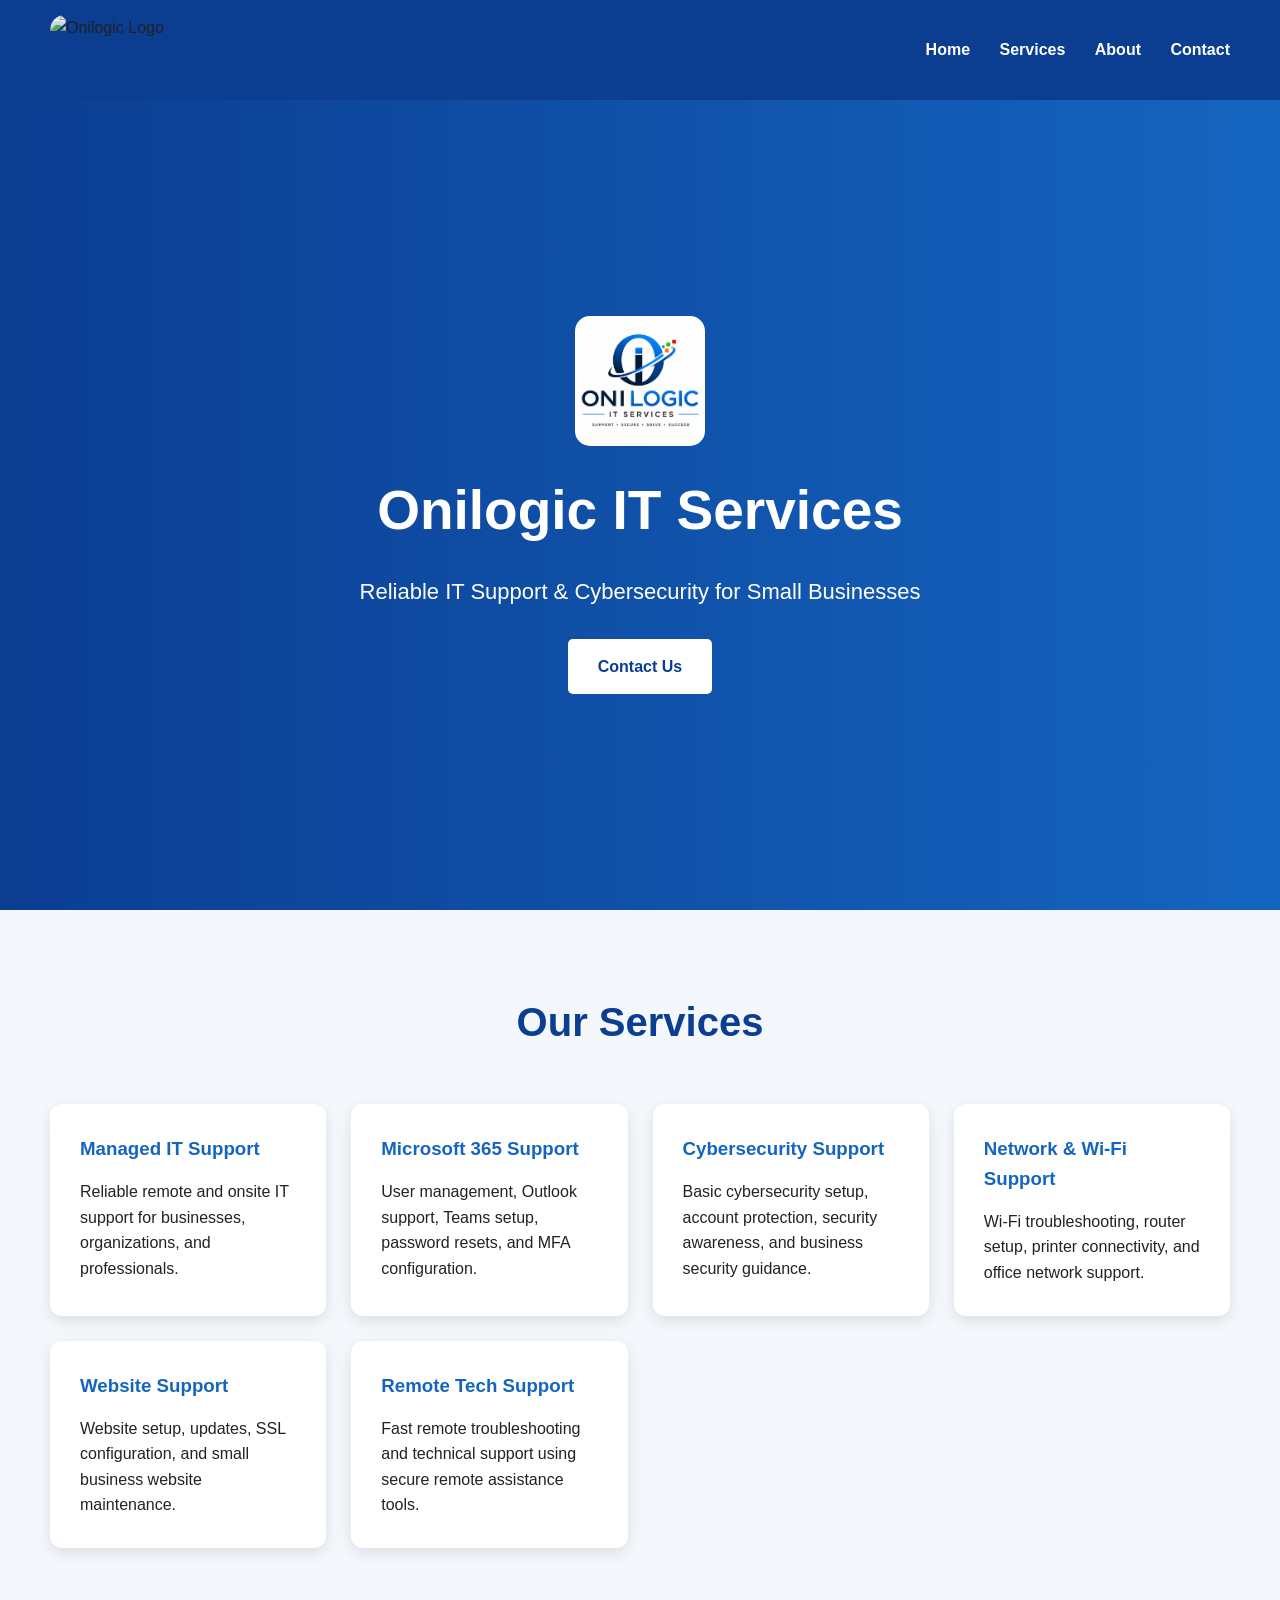
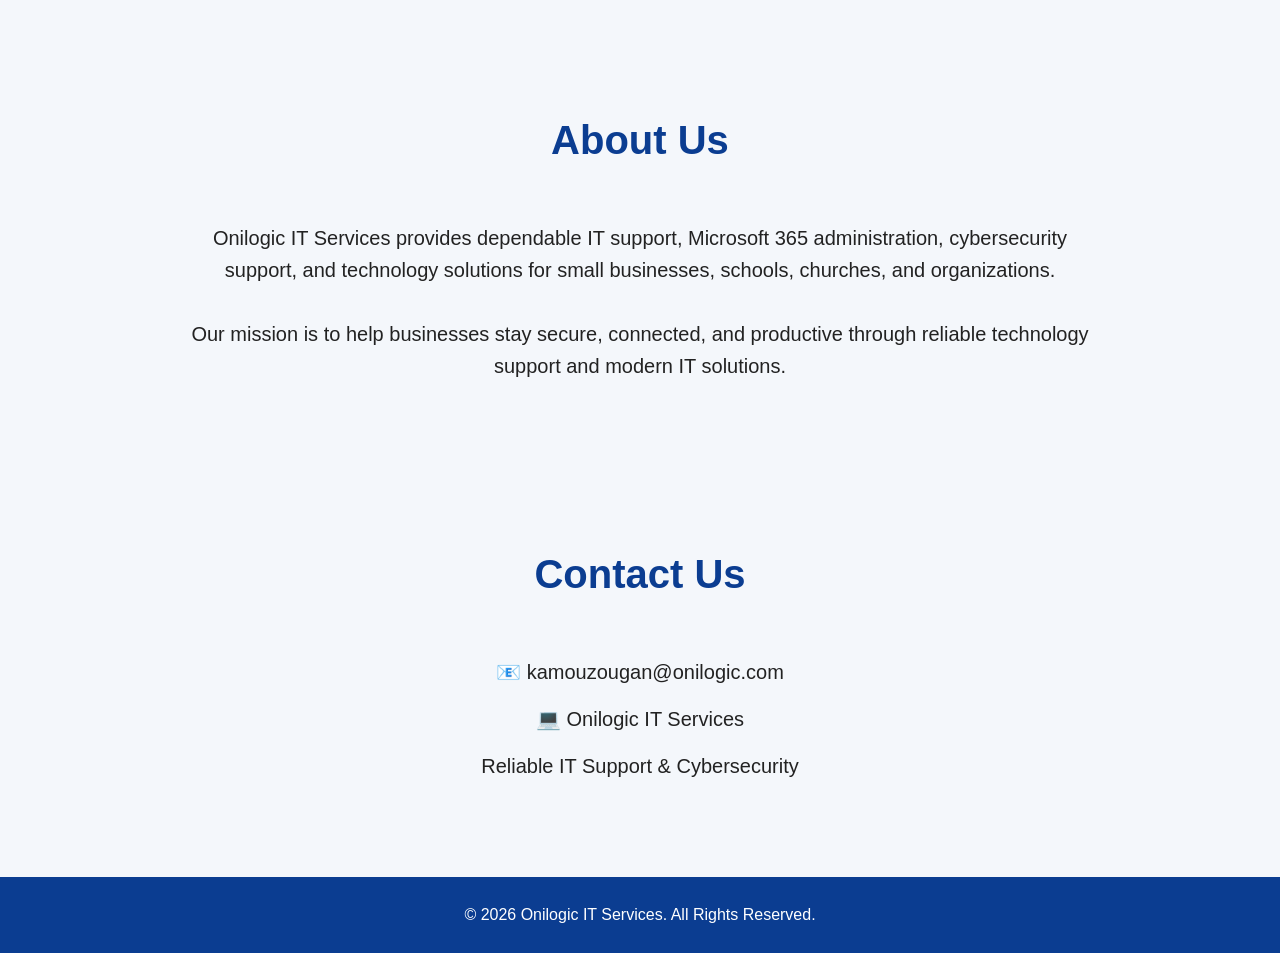
==== index.html @ 79e15f4e "Replace external logo with local image" ====
<!DOCTYPE html>
<html lang="en">
<head>
  <meta charset="UTF-8" />
  <meta name="viewport" content="width=device-width, initial-scale=1.0"/>

  <title>Onilogic IT Services</title>
  <link rel="stylesheet" href="style.css">

  

 
</head>

<body>

  <!-- HEADER -->

  <header>

    <img src="https://codehs.com/uploads/044b32b7903ad35adfa31ae4fba84f0d" alt="Onilogic Logo" class="logo">

    <nav>
      <a href="#home">Home</a>
      <a href="#services">Services</a>
      <a href="#about">About</a>
      <a href="#contact">Contact</a>
    </nav>

  </header>

  <!-- HERO SECTION -->

  <section class="hero" id="home">

    <img src="logo.png" alt="Onilogic Logo" class="hero-logo">

    <h1>Onilogic IT Services</h1>

    <p>
      Reliable IT Support & Cybersecurity for Small Businesses
    </p>

    <a href="#contact" class="btn">Contact Us</a>

  </section>

  <!-- SERVICES -->

  <section id="services">

    <h2 class="section-title">Our Services</h2>

    <div class="services-container">

      <div class="service-card">
        <h3>Managed IT Support</h3>

        <p>
          Reliable remote and onsite IT support for businesses,
          organizations, and professionals.
        </p>
      </div>

      <div class="service-card">
        <h3>Microsoft 365 Support</h3>

        <p>
          User management, Outlook support, Teams setup,
          password resets, and MFA configuration.
        </p>
      </div>

      <div class="service-card">
        <h3>Cybersecurity Support</h3>

        <p>
          Basic cybersecurity setup, account protection,
          security awareness, and business security guidance.
        </p>
      </div>

      <div class="service-card">
        <h3>Network & Wi-Fi Support</h3>

        <p>
          Wi-Fi troubleshooting, router setup,
          printer connectivity, and office network support.
        </p>
      </div>

      <div class="service-card">
        <h3>Website Support</h3>

        <p>
          Website setup, updates, SSL configuration,
          and small business website maintenance.
        </p>
      </div>

      <div class="service-card">
        <h3>Remote Tech Support</h3>

        <p>
          Fast remote troubleshooting and technical support
          using secure remote assistance tools.
        </p>
      </div>

    </div>

  </section>

  <!-- ABOUT -->

  <section id="about">

    <h2 class="section-title">About Us</h2>

    <div class="about">

      <p>
        Onilogic IT Services provides dependable IT support,
        Microsoft 365 administration, cybersecurity support,
        and technology solutions for small businesses,
        schools, churches, and organizations.
      </p>

      <br>

      <p>
        Our mission is to help businesses stay secure,
        connected, and productive through reliable
        technology support and modern IT solutions.
      </p>

    </div>

  </section>

  <!-- CONTACT -->

  <section id="contact">

    <h2 class="section-title">Contact Us</h2>

    <div class="contact">

      <p>
        📧 kamouzougan@onilogic.com
      </p>

      <p>
        💻 Onilogic IT Services
      </p>

      <p>
        Reliable IT Support & Cybersecurity
      </p>

    </div>

  </section>

  <!-- FOOTER -->

  <footer>

    <p>
      © 2026 Onilogic IT Services. All Rights Reserved.
    </p>

  </footer>

</body>
</html>
---- style.css ----
*{
      margin:0;
      padding:0;
      box-sizing:border-box;
      font-family: Arial, sans-serif;
    }

    body{
      background:#f4f7fb;
      color:#222;
      line-height:1.6;
    }

    /* HEADER */

    header{
      background:#0b3d91;
      padding:15px 50px;
      display:flex;
      justify-content:space-between;
      align-items:center;
      position:sticky;
      top:0;
      z-index:1000;
    }

    .logo{
      height:70px;
      border-radius:15px;
    }

    nav a{
      color:white;
      text-decoration:none;
      margin-left:25px;
      font-weight:bold;
      transition:0.3s;
    }

    nav a:hover{
      color:#ffd54f;
    }

    /* HERO SECTION */

    .hero{
      background:linear-gradient(to right,#0b3d91,#1565c0);
      color:white;
      height:90vh;

      display:flex;
      flex-direction:column;
      justify-content:center;
      align-items:center;

      text-align:center;
      padding:20px;
    }

    .hero-logo{
      width:130px;
      margin-bottom:20px;
      border-radius:15px;
    }

    .hero h1{
      font-size:55px;
      margin-bottom:20px;
    }

    .hero p{
      font-size:22px;
      max-width:750px;
      margin-bottom:30px;
    }

    .btn{
      background:white;
      color:#0b3d91;
      text-decoration:none;
      padding:15px 30px;
      border-radius:5px;
      font-weight:bold;
      transition:0.3s;
    }

    .btn:hover{
      background:#ffd54f;
      color:#000;
    }

    /* GENERAL SECTIONS */

    section{
      padding:80px 50px;
    }

    .section-title{
      text-align:center;
      font-size:40px;
      color:#0b3d91;
      margin-bottom:50px;
    }

    /* SERVICES */

    .services-container{
      display:grid;
      grid-template-columns:repeat(auto-fit,minmax(250px,1fr));
      gap:25px;
    }

    .service-card{
      background:white;
      padding:30px;
      border-radius:12px;
      box-shadow:0 5px 15px rgba(0,0,0,0.1);
      transition:0.3s;
    }

    .service-card:hover{
      transform:translateY(-5px);
    }

    .service-card h3{
      color:#1565c0;
      margin-bottom:15px;
    }

    /* ABOUT */

    .about{
      max-width:900px;
      margin:auto;
      text-align:center;
      font-size:20px;
    }

    /* CONTACT */

    .contact{
      text-align:center;
    }

    .contact p{
      margin:15px 0;
      font-size:20px;
    }

    /* FOOTER */

    footer{
      background:#0b3d91;
      color:white;
      text-align:center;
      padding:25px;
    }

    /* MOBILE */

    @media(max-width:768px){

      header{
        flex-direction:column;
      }

      nav{
        margin-top:15px;
      }

      .hero h1{
        font-size:38px;
      }

      .hero p{
        font-size:18px;
      }

      section{
        padding:60px 25px;
      }

    }
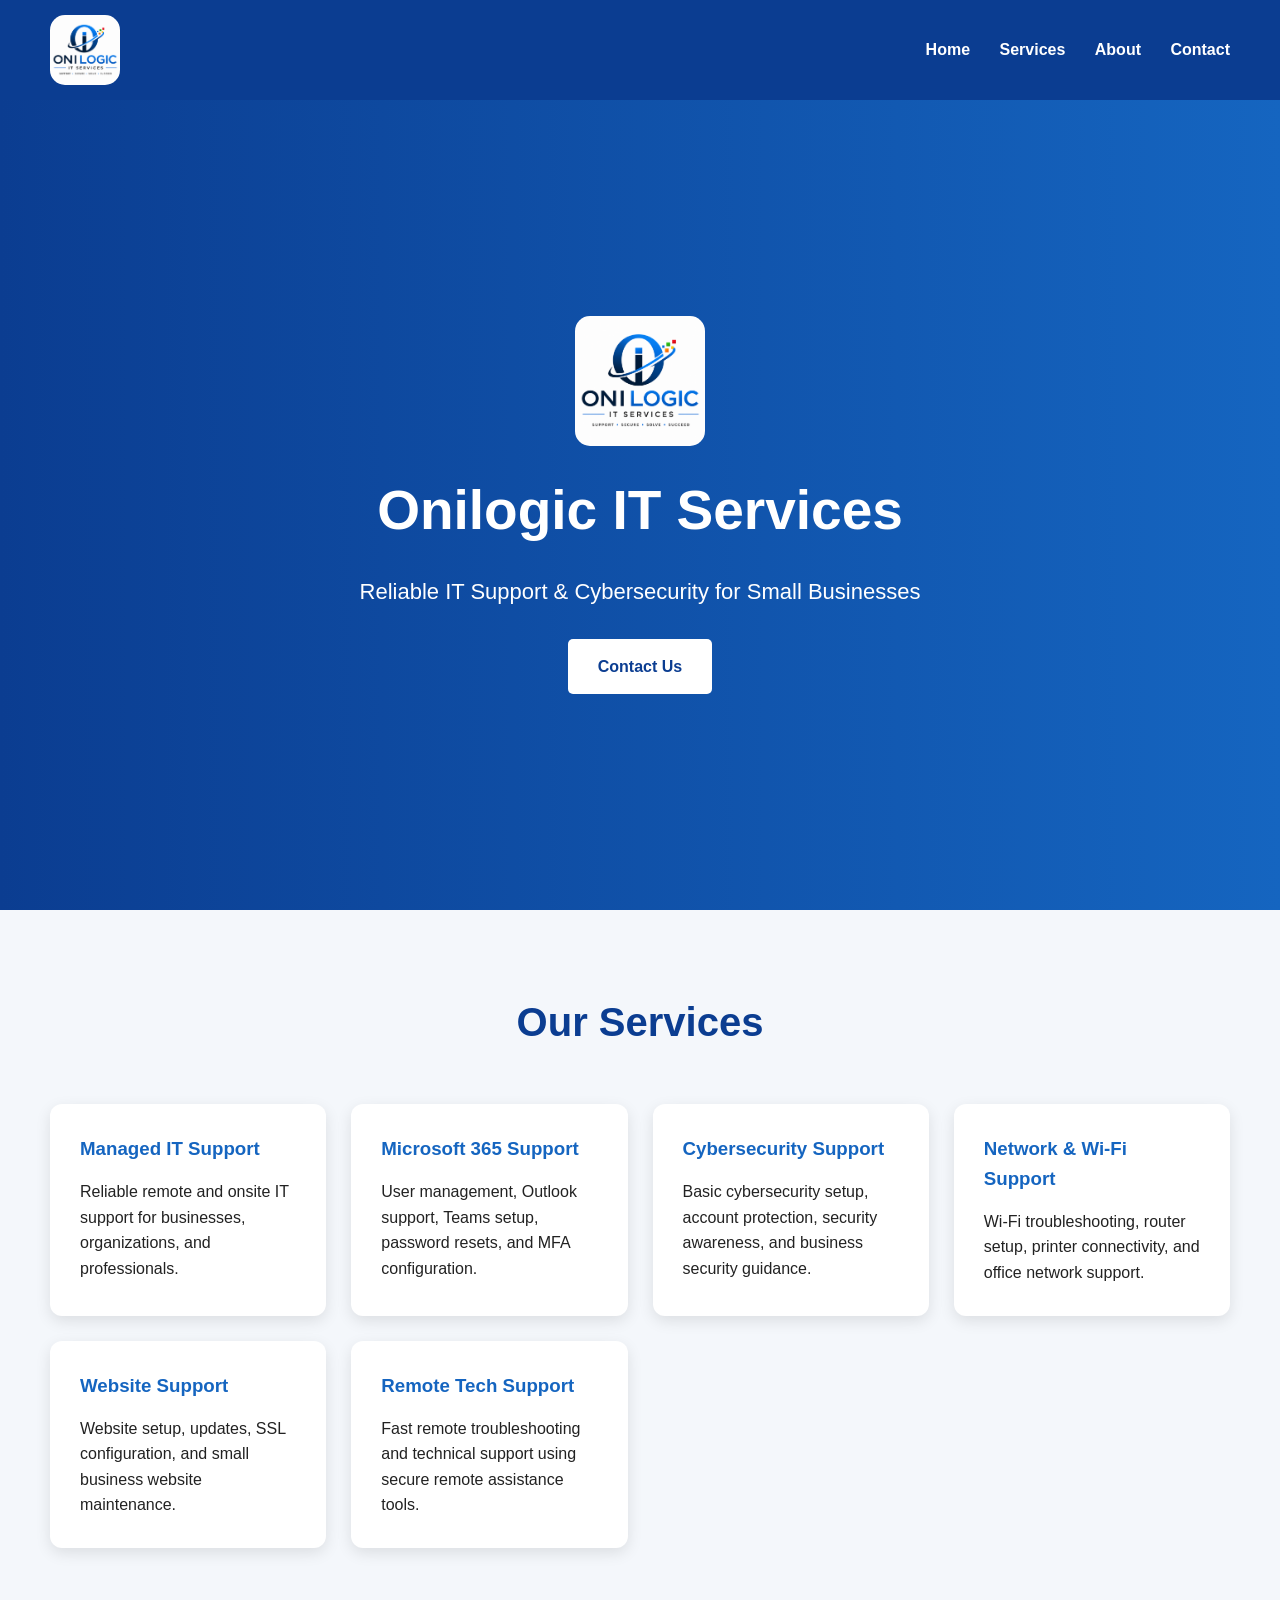
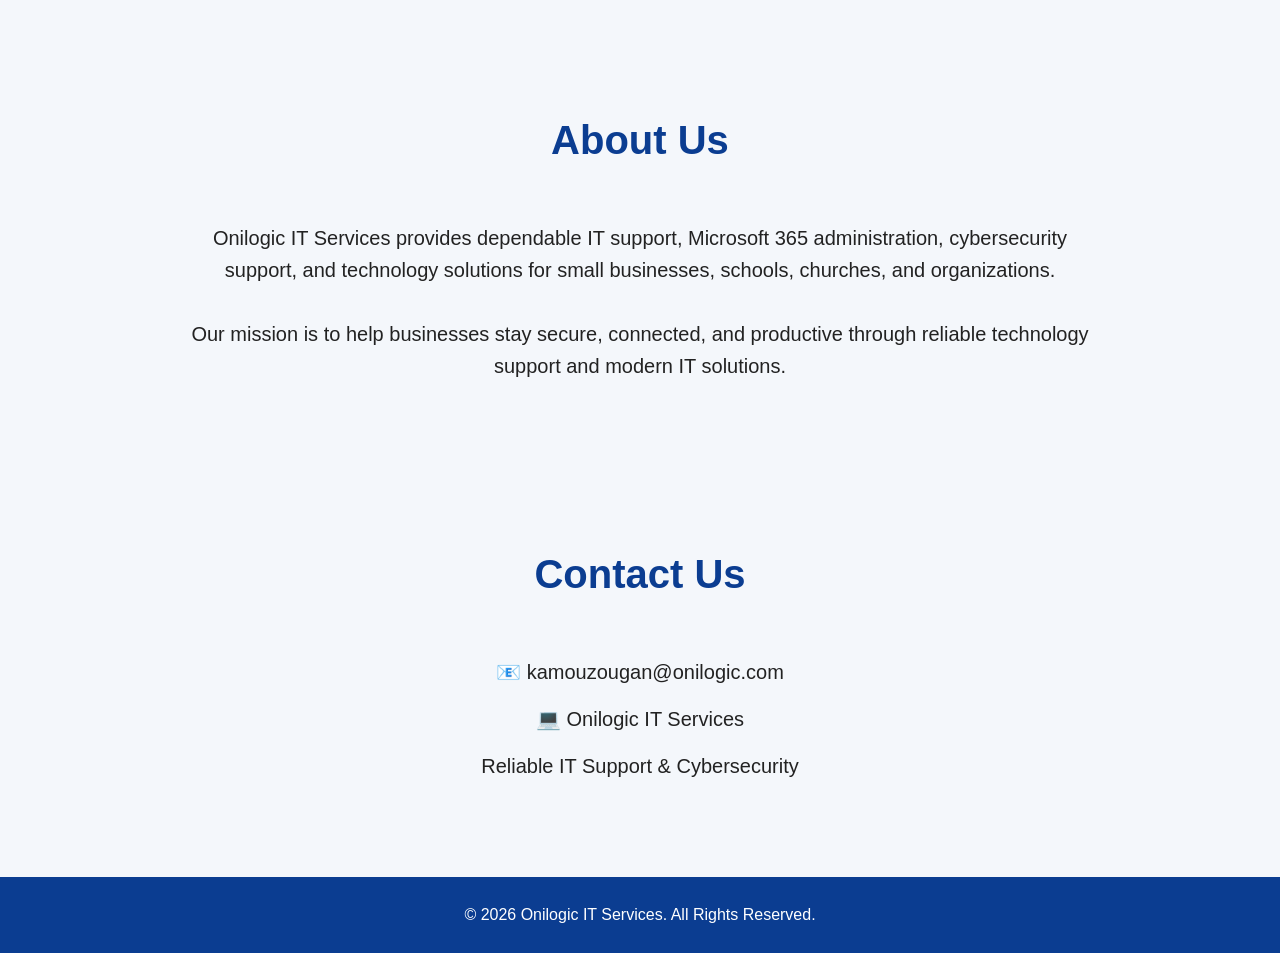
==== commit 6142b648: "Replace logo image source with local file" ====
--- a/index.html
+++ b/index.html
@@ -18,7 +18,7 @@
 
   <header>
 
-    <img src="https://codehs.com/uploads/044b32b7903ad35adfa31ae4fba84f0d" alt="Onilogic Logo" class="logo">
+    <img src="logo.png" alt="Onilogic Logo" class="logo">
 
     <nav>
       <a href="#home">Home</a>
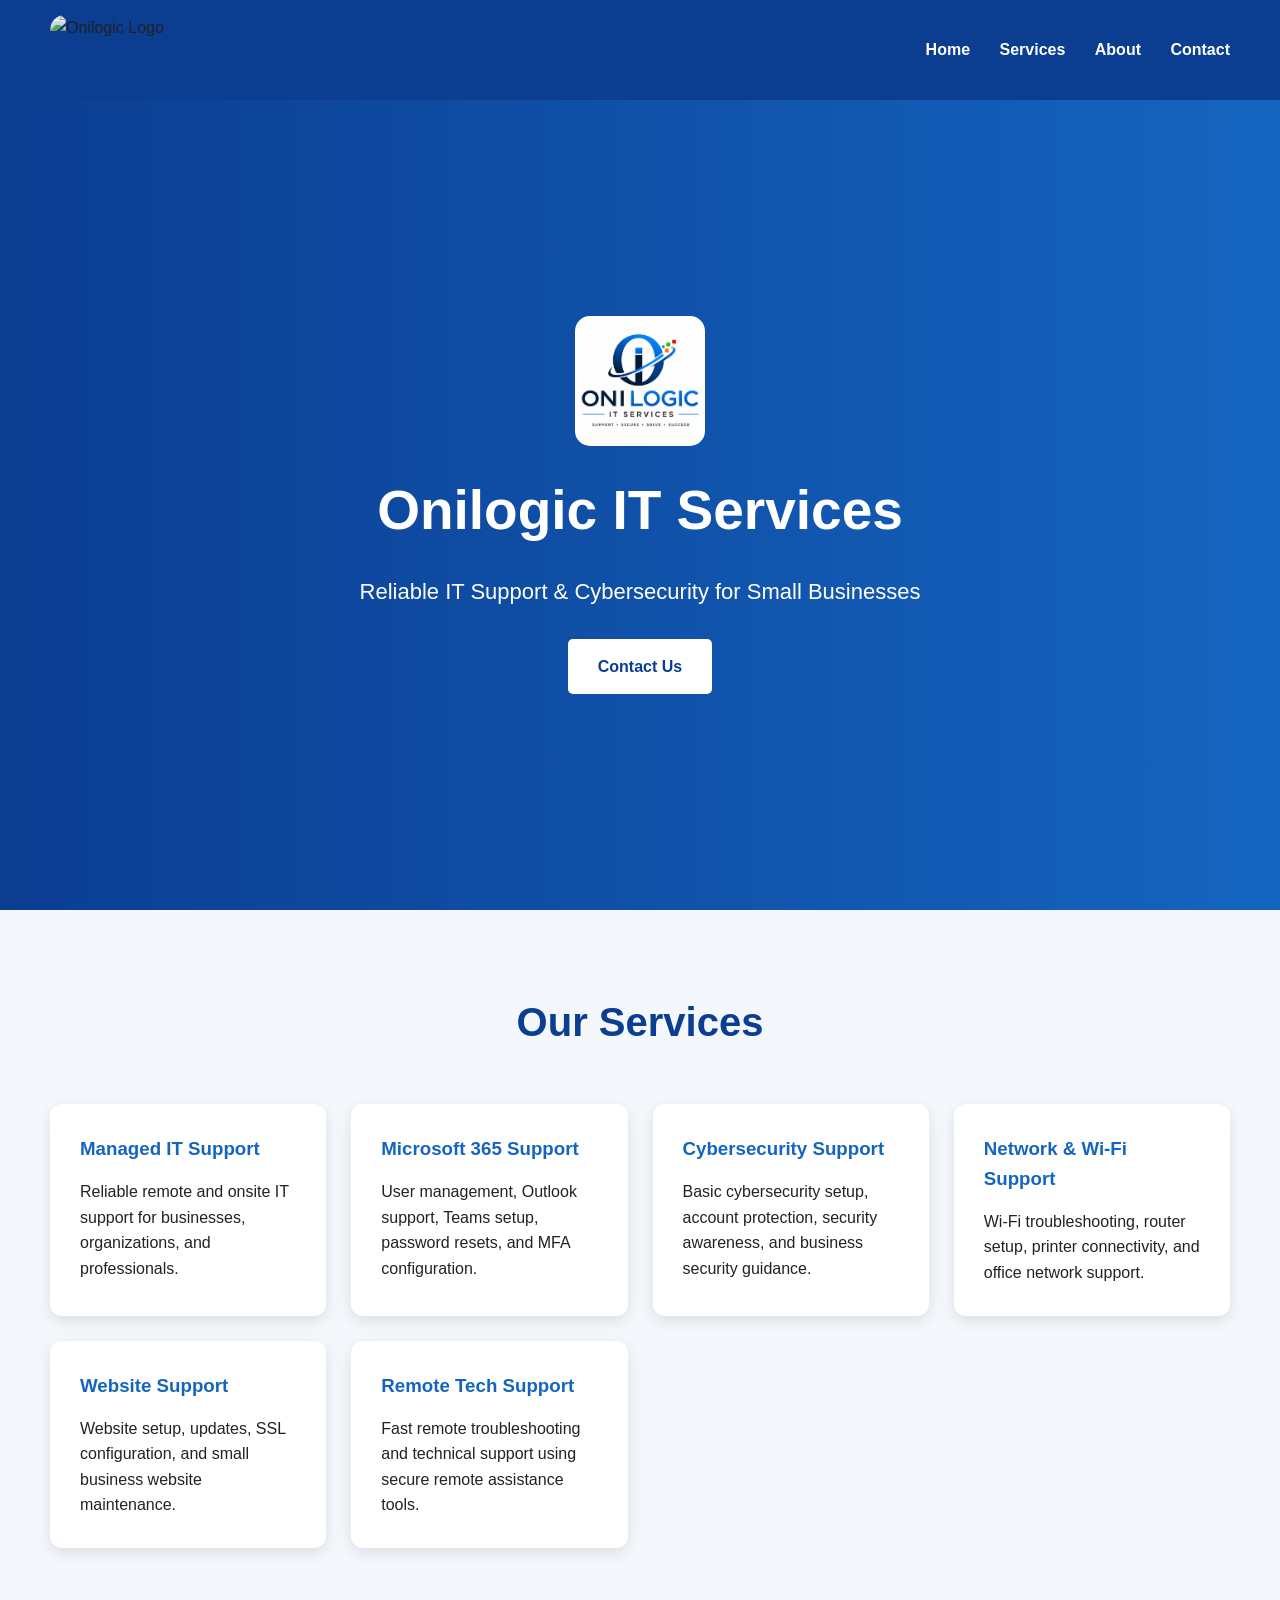
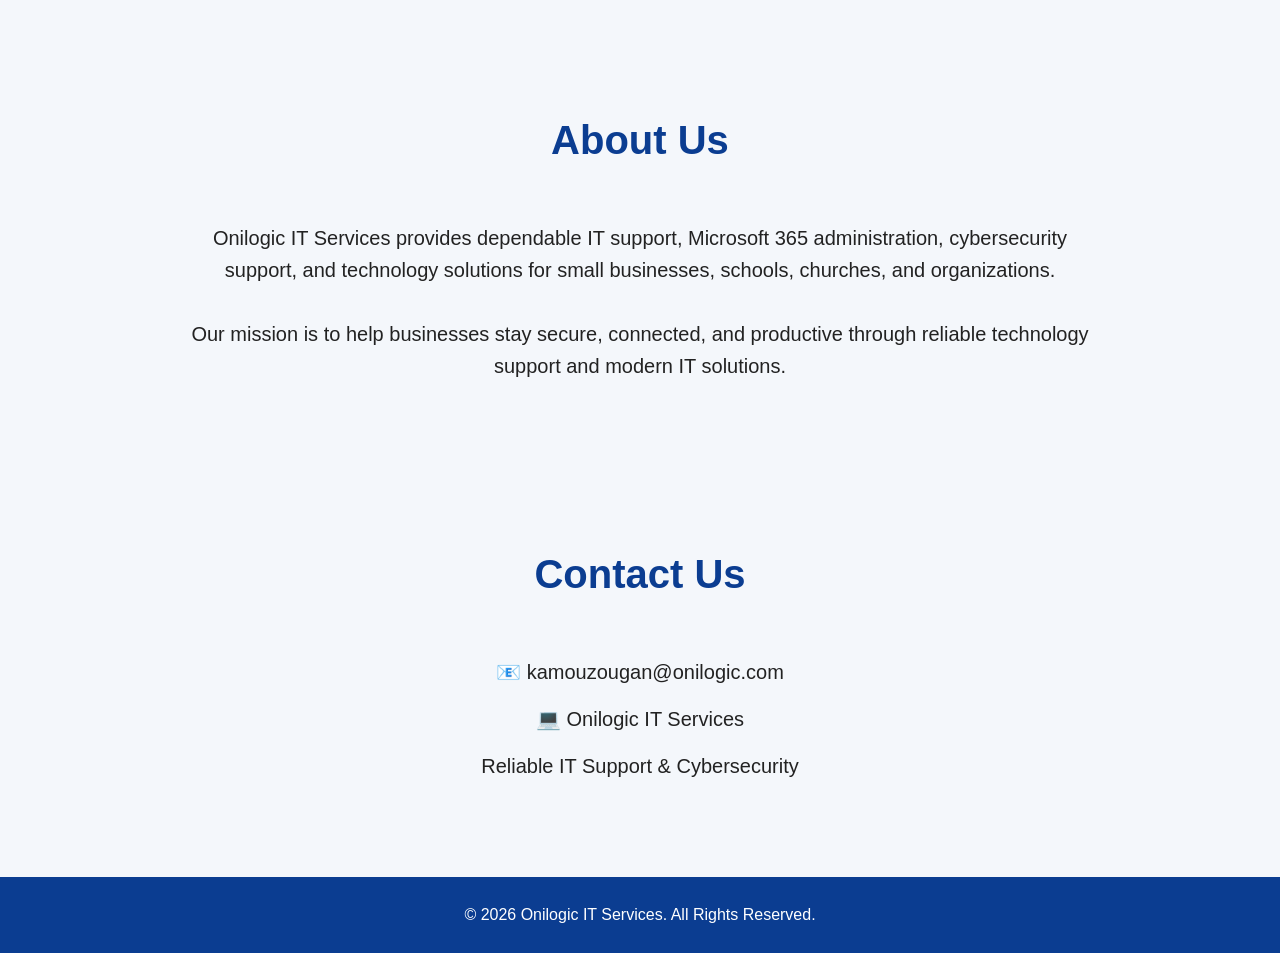
==== commit a72216aa: "Update index.html" ====
--- a/index.html
+++ b/index.html
@@ -18,7 +18,7 @@
 
   <header>
 
-    <img src="logo.png" alt="Onilogic Logo" class="logo">
+    <img src="log.png" alt="Onilogic Logo" class="logo">
 
     <nav>
       <a href="#home">Home</a>
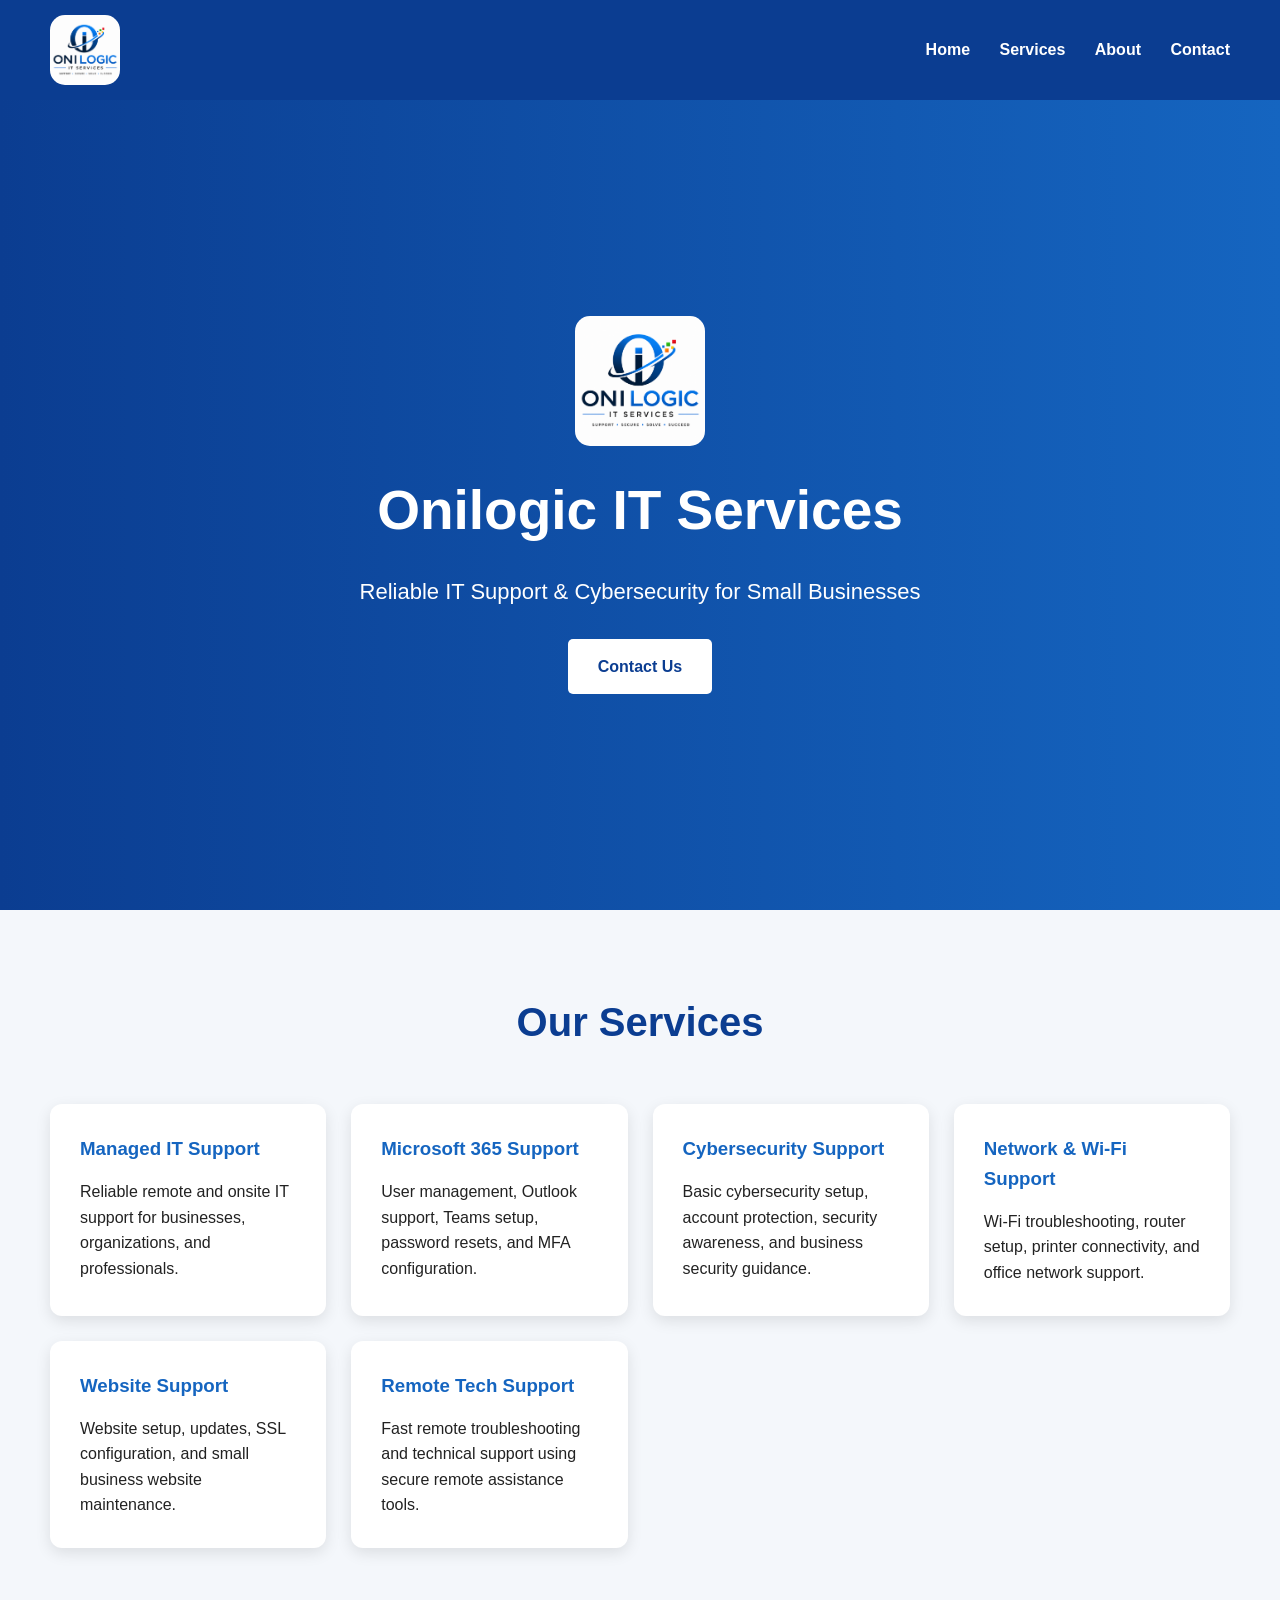
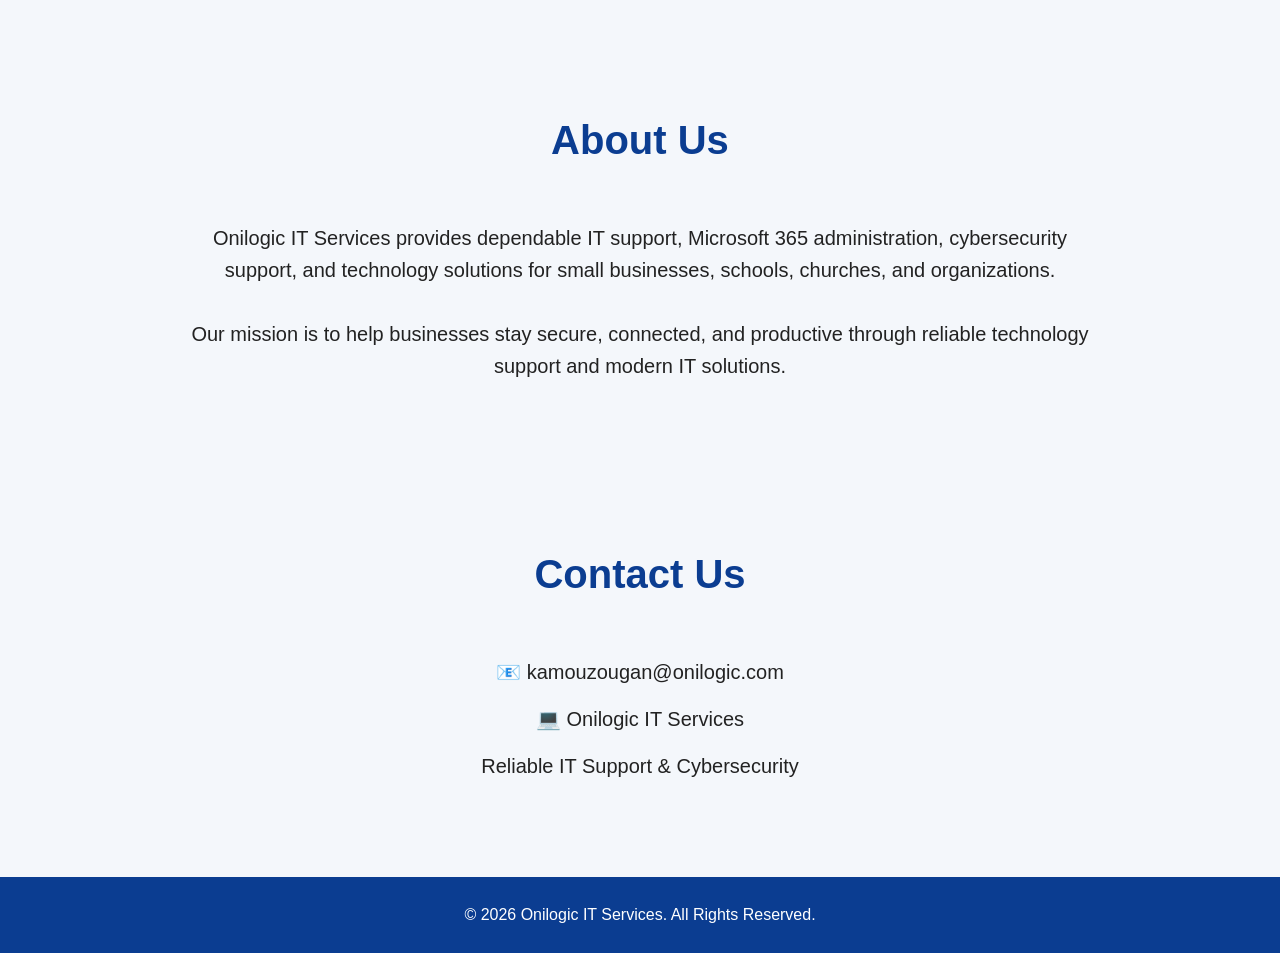
==== commit f8cd9203: "Update index.html" ====
--- a/index.html
+++ b/index.html
@@ -18,7 +18,7 @@
 
   <header>
 
-    <img src="log.png" alt="Onilogic Logo" class="logo">
+    <img src="logo.png" alt="Onilogic Logo" class="logo">
 
     <nav>
       <a href="#home">Home</a>
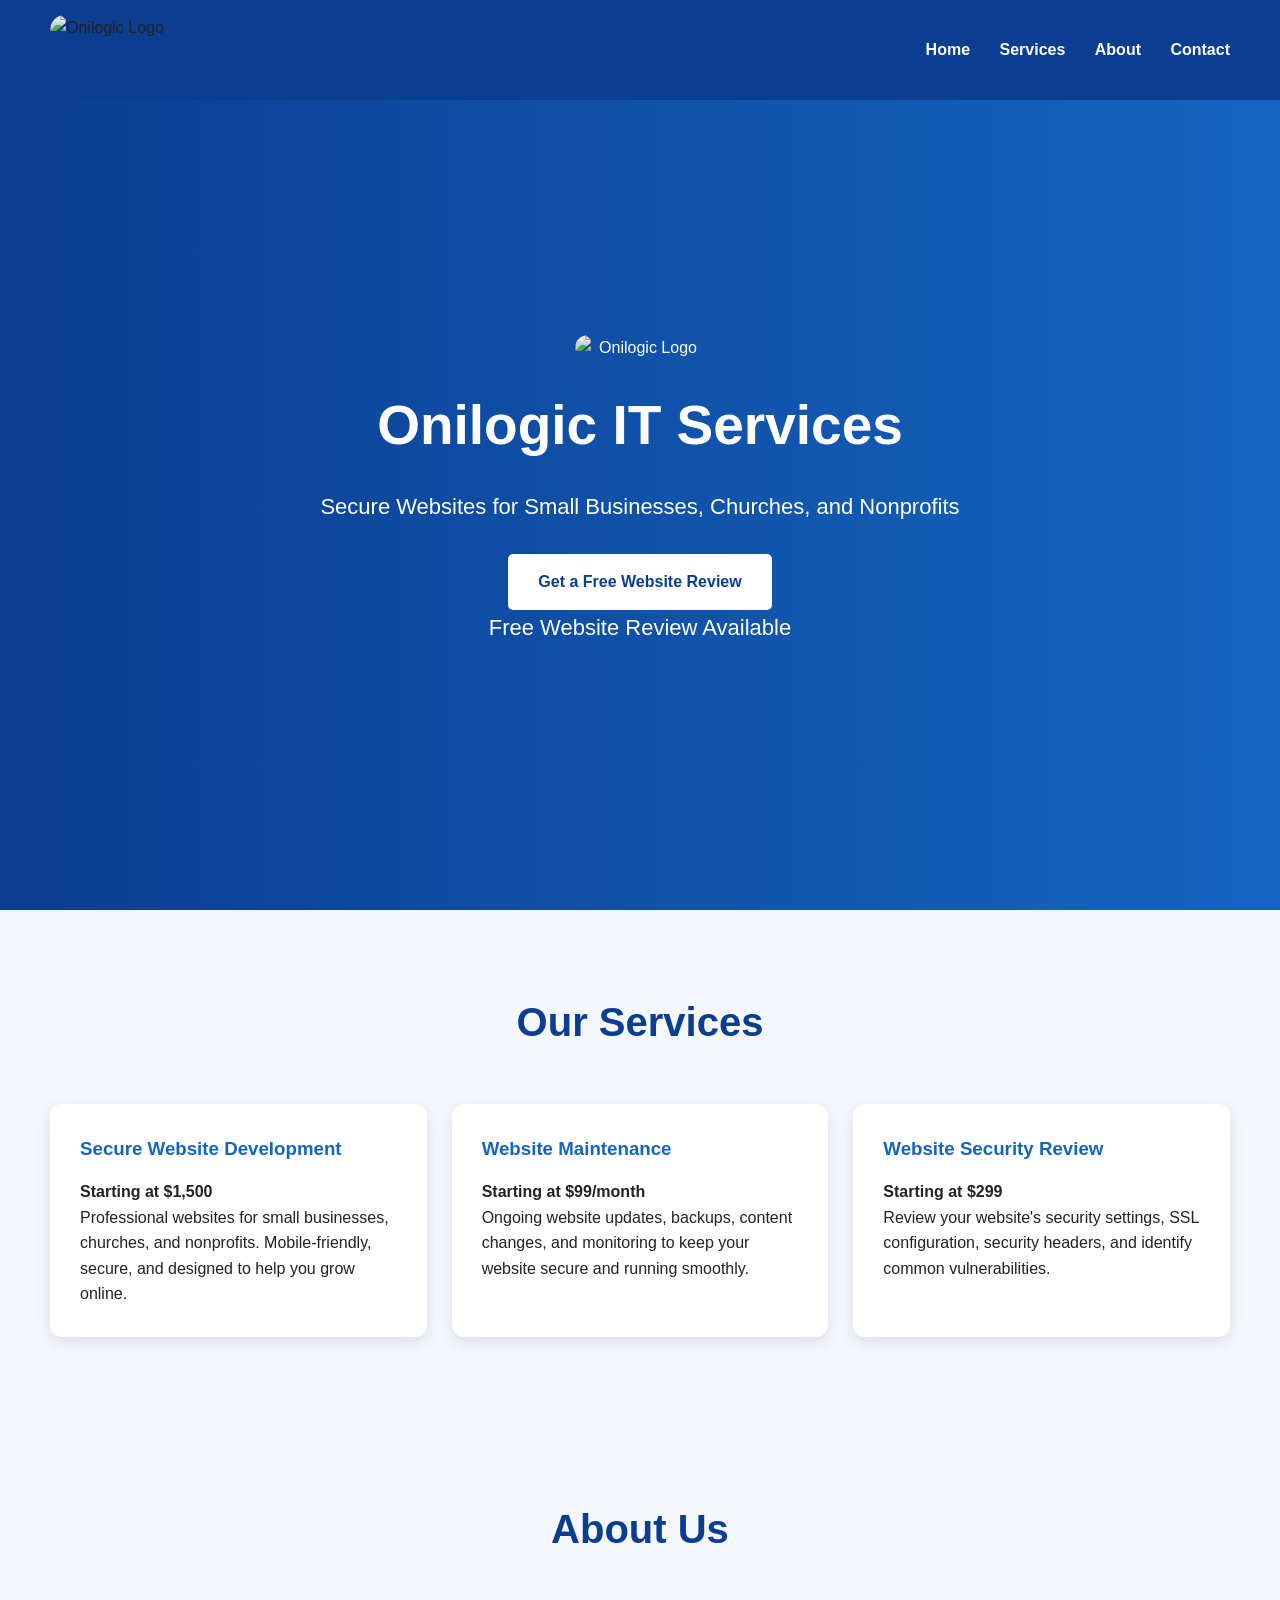
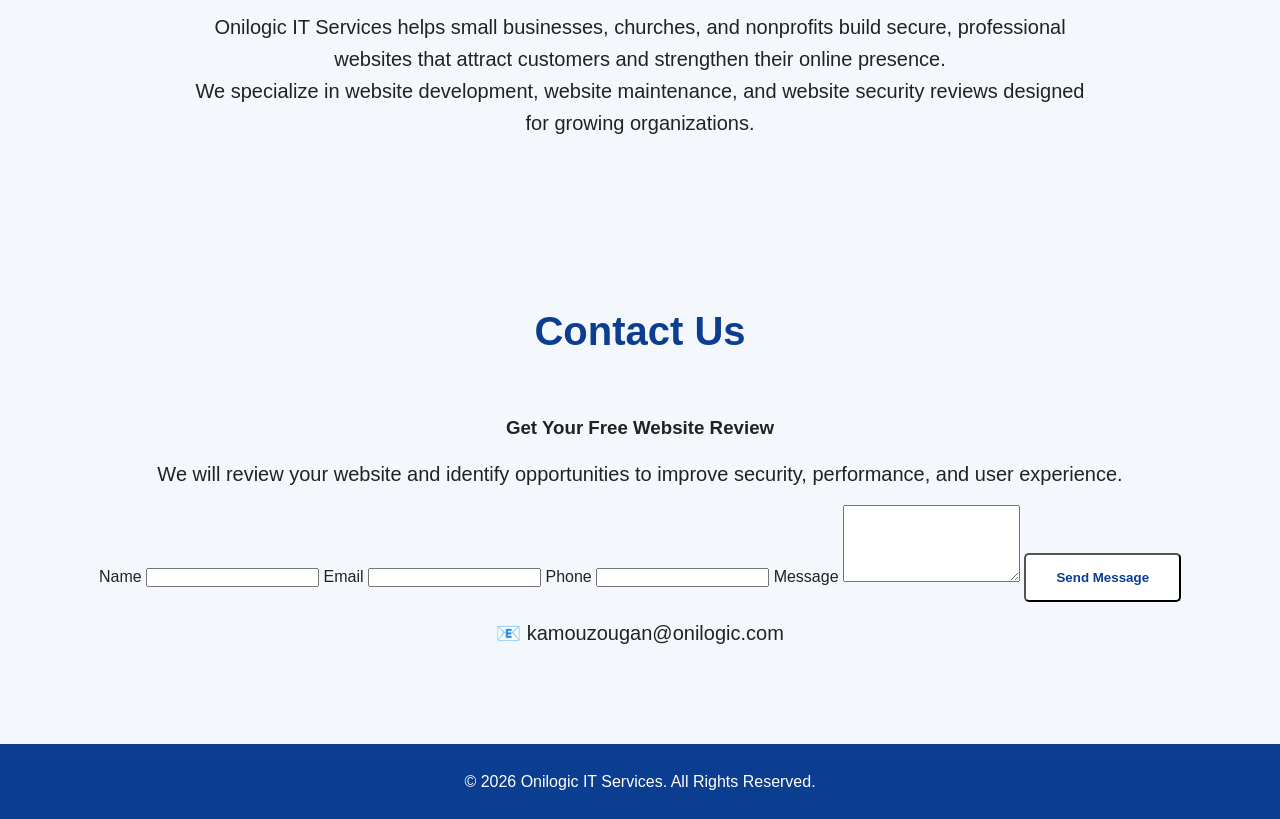
==== commit d0d46641: "Revise index.html for content and layout updates Updated content and structure of the index.html fil" ====
--- a/index.html
+++ b/index.html
@@ -2,23 +2,16 @@
 <html lang="en">
 <head>
   <meta charset="UTF-8" />
-  <meta name="viewport" content="width=device-width, initial-scale=1.0"/>
+  <meta name="viewport" content="width=device-width, initial-scale=1.0" />
 
   <title>Onilogic IT Services</title>
   <link rel="stylesheet" href="style.css">
-
-  
-
- 
 </head>
 
 <body>
 
-  <!-- HEADER -->
-
   <header>
-
-    <img src="logo.png" alt="Onilogic Logo" class="logo">
+    <img src="https://codehs.com/uploads/044b32b7903ad35adfa31ae4fba84f0d" alt="Onilogic Logo" class="logo">
 
     <nav>
       <a href="#home">Home</a>
@@ -26,150 +19,107 @@
       <a href="#about">About</a>
       <a href="#contact">Contact</a>
     </nav>
-
   </header>
 
-  <!-- HERO SECTION -->
-
   <section class="hero" id="home">
-
-    <img src="logo.png" alt="Onilogic Logo" class="hero-logo">
+    <img src="https://codehs.com/uploads/044b32b7903ad35adfa31ae4fba84f0d" alt="Onilogic Logo" class="hero-logo">
 
     <h1>Onilogic IT Services</h1>
 
-    <p>
-      Reliable IT Support & Cybersecurity for Small Businesses
-    </p>
+    <p>Secure Websites for Small Businesses, Churches, and Nonprofits</p>
 
-    <a href="#contact" class="btn">Contact Us</a>
+    <a href="#contact" class="btn">Get a Free Website Review</a>
 
+    <p class="small-text">Free Website Review Available</p>
   </section>
 
-  <!-- SERVICES -->
-
   <section id="services">
-
     <h2 class="section-title">Our Services</h2>
 
     <div class="services-container">
 
       <div class="service-card">
-        <h3>Managed IT Support</h3>
-
+        <h3>Secure Website Development</h3>
+        <p><strong>Starting at $1,500</strong></p>
         <p>
-          Reliable remote and onsite IT support for businesses,
-          organizations, and professionals.
+          Professional websites for small businesses, churches, and nonprofits.
+          Mobile-friendly, secure, and designed to help you grow online.
         </p>
       </div>
 
       <div class="service-card">
-        <h3>Microsoft 365 Support</h3>
-
+        <h3>Website Maintenance</h3>
+        <p><strong>Starting at $99/month</strong></p>
         <p>
-          User management, Outlook support, Teams setup,
-          password resets, and MFA configuration.
+          Ongoing website updates, backups, content changes, and monitoring
+          to keep your website secure and running smoothly.
         </p>
       </div>
 
       <div class="service-card">
-        <h3>Cybersecurity Support</h3>
-
+        <h3>Website Security Review</h3>
+        <p><strong>Starting at $299</strong></p>
         <p>
-          Basic cybersecurity setup, account protection,
-          security awareness, and business security guidance.
-        </p>
-      </div>
-
-      <div class="service-card">
-        <h3>Network & Wi-Fi Support</h3>
-
-        <p>
-          Wi-Fi troubleshooting, router setup,
-          printer connectivity, and office network support.
-        </p>
-      </div>
-
-      <div class="service-card">
-        <h3>Website Support</h3>
-
-        <p>
-          Website setup, updates, SSL configuration,
-          and small business website maintenance.
-        </p>
-      </div>
-
-      <div class="service-card">
-        <h3>Remote Tech Support</h3>
-
-        <p>
-          Fast remote troubleshooting and technical support
-          using secure remote assistance tools.
+          Review your website's security settings, SSL configuration,
+          security headers, and identify common vulnerabilities.
         </p>
       </div>
 
     </div>
-
   </section>
 
-  <!-- ABOUT -->
-
   <section id="about">
-
     <h2 class="section-title">About Us</h2>
 
     <div class="about">
+      <p>
+        Onilogic IT Services helps small businesses, churches, and nonprofits
+        build secure, professional websites that attract customers and
+        strengthen their online presence.
+      </p>
 
       <p>
-        Onilogic IT Services provides dependable IT support,
-        Microsoft 365 administration, cybersecurity support,
-        and technology solutions for small businesses,
-        schools, churches, and organizations.
+        We specialize in website development, website maintenance, and website
+        security reviews designed for growing organizations.
       </p>
-
-      <br>
-
-      <p>
-        Our mission is to help businesses stay secure,
-        connected, and productive through reliable
-        technology support and modern IT solutions.
-      </p>
-
     </div>
-
   </section>
 
-  <!-- CONTACT -->
-
   <section id="contact">
-
     <h2 class="section-title">Contact Us</h2>
 
     <div class="contact">
+      <h3>Get Your Free Website Review</h3>
 
       <p>
-        📧 kamouzougan@onilogic.com
+        We will review your website and identify opportunities to improve
+        security, performance, and user experience.
       </p>
 
-      <p>
-        💻 Onilogic IT Services
-      </p>
+      <form name="contact" method="POST" data-netlify="true" action="/success.html">
+        <input type="hidden" name="form-name" value="contact">
 
-      <p>
-        Reliable IT Support & Cybersecurity
-      </p>
+        <label for="name">Name</label>
+        <input type="text" id="name" name="name" required>
 
+        <label for="email">Email</label>
+        <input type="email" id="email" name="email" required>
+
+        <label for="phone">Phone</label>
+        <input type="tel" id="phone" name="phone">
+
+        <label for="message">Message</label>
+        <textarea id="message" name="message" rows="5" required></textarea>
+
+        <button type="submit" class="btn">Send Message</button>
+      </form>
+
+      <p>📧 kamouzougan@onilogic.com</p>
     </div>
-
   </section>
 
-  <!-- FOOTER -->
-
   <footer>
-
-    <p>
-      © 2026 Onilogic IT Services. All Rights Reserved.
-    </p>
-
+    <p>© 2026 Onilogic IT Services. All Rights Reserved.</p>
   </footer>
 
 </body>
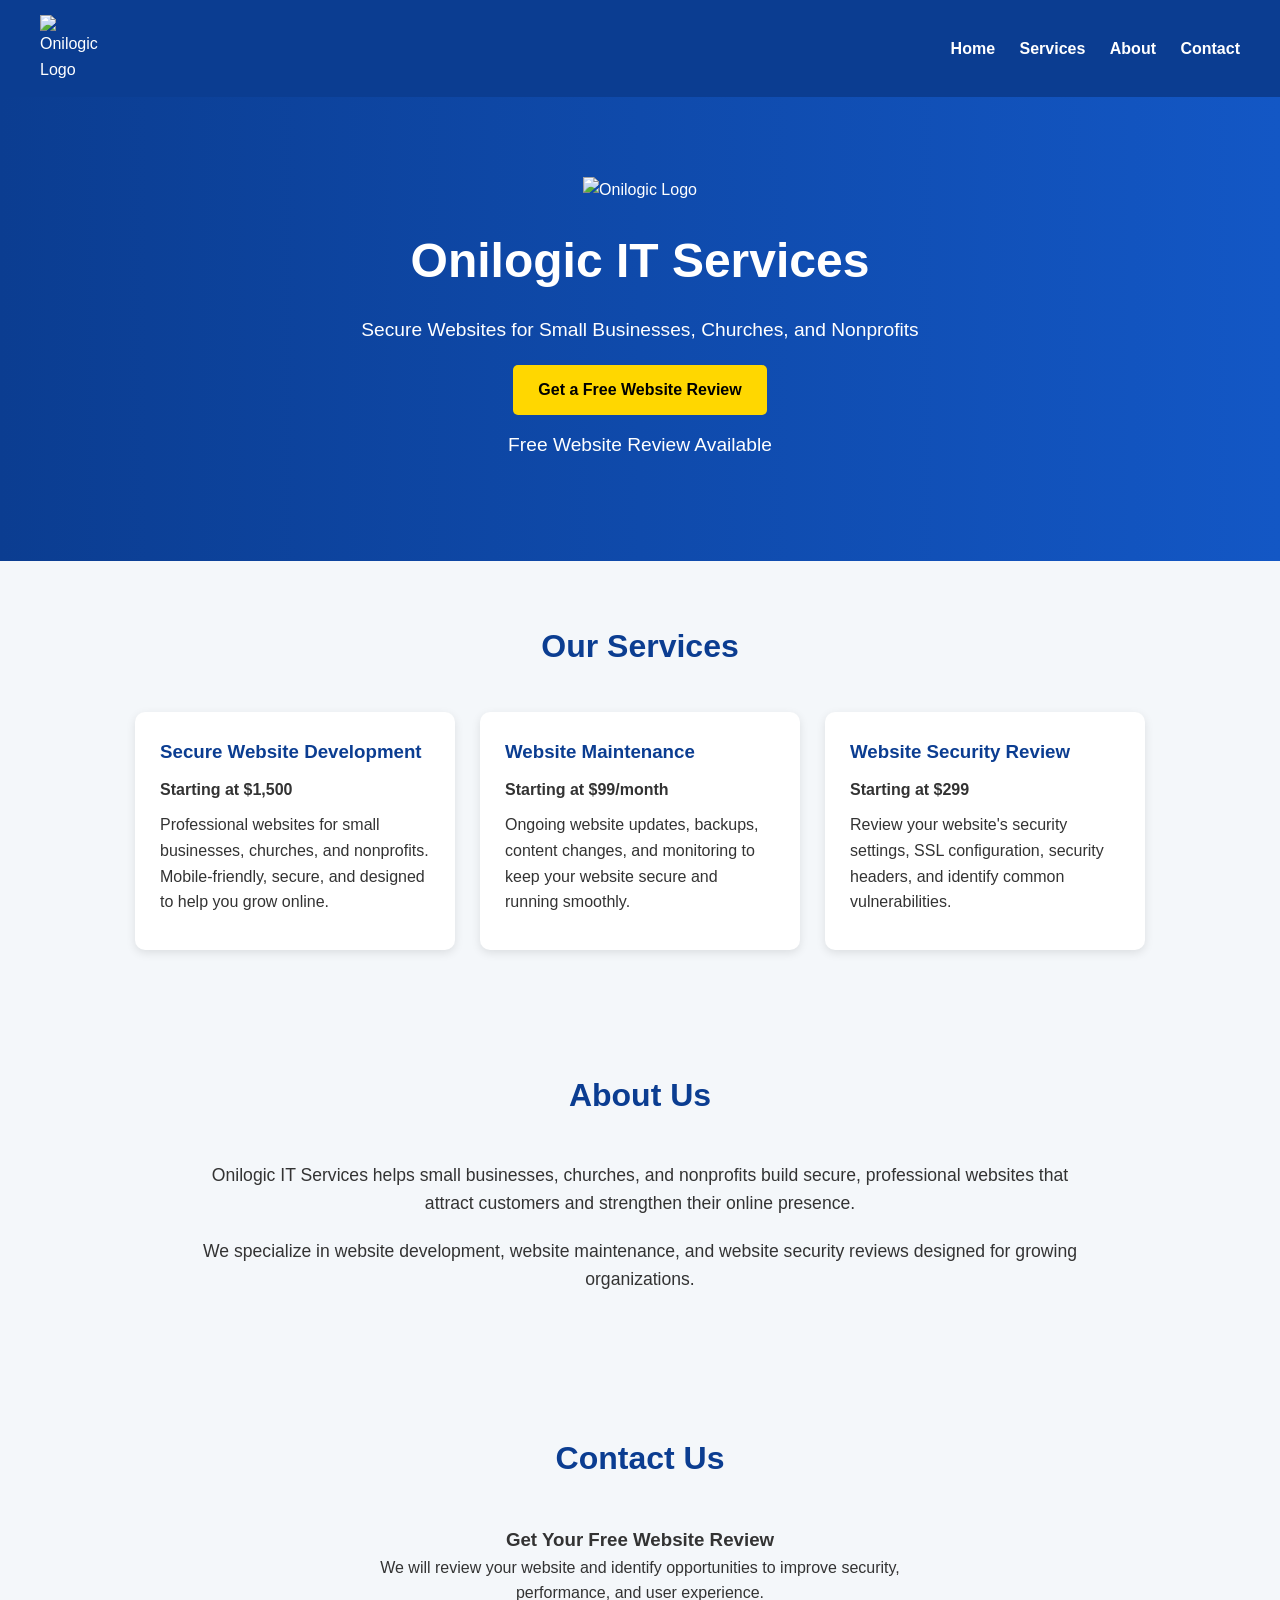
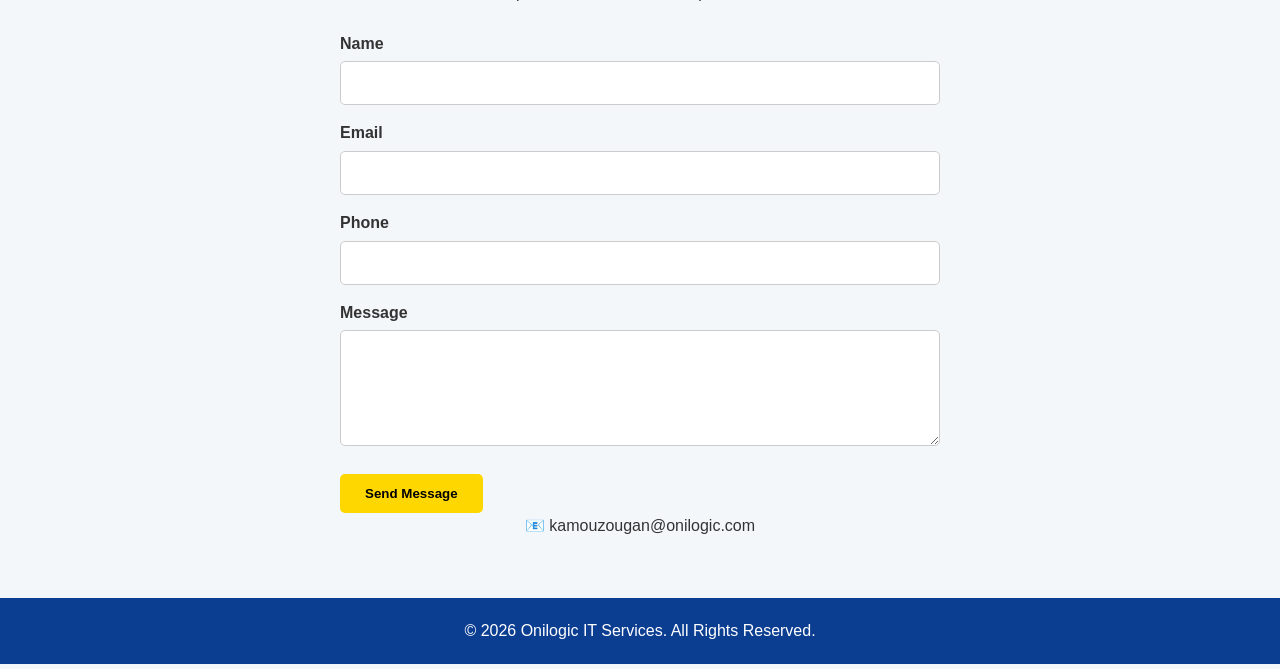
==== commit 791aafb2: "Fix form action URL in index.html" ====
--- a/index.html
+++ b/index.html
@@ -96,7 +96,7 @@
         security, performance, and user experience.
       </p>
 
-      <form name="contact" method="POST" data-netlify="true" action="/success.html">
+      <form name="contact" method="POST" data-netlify="true" action="success.html">
         <input type="hidden" name="form-name" value="contact">
 
         <label for="name">Name</label>
--- a/style.css
+++ b/style.css
@@ -1,184 +1,244 @@
 
-    *{
-      margin:0;
-      padding:0;
-      box-sizing:border-box;
-      font-family: Arial, sans-serif;
-    }
-
-    body{
-      background:#f4f7fb;
-      color:#222;
-      line-height:1.6;
-    }
-
-    /* HEADER */
-
-    header{
-      background:#0b3d91;
-      padding:15px 50px;
-      display:flex;
-      justify-content:space-between;
-      align-items:center;
-      position:sticky;
-      top:0;
-      z-index:1000;
-    }
-
-    .logo{
-      height:70px;
-      border-radius:15px;
-    }
-
-    nav a{
-      color:white;
-      text-decoration:none;
-      margin-left:25px;
-      font-weight:bold;
-      transition:0.3s;
-    }
-
-    nav a:hover{
-      color:#ffd54f;
-    }
-
-    /* HERO SECTION */
-
-    .hero{
-      background:linear-gradient(to right,#0b3d91,#1565c0);
-      color:white;
-      height:90vh;
-
-      display:flex;
-      flex-direction:column;
-      justify-content:center;
-      align-items:center;
-
-      text-align:center;
-      padding:20px;
-    }
-
-    .hero-logo{
-      width:130px;
-      margin-bottom:20px;
-      border-radius:15px;
-    }
-
-    .hero h1{
-      font-size:55px;
-      margin-bottom:20px;
-    }
-
-    .hero p{
-      font-size:22px;
-      max-width:750px;
-      margin-bottom:30px;
-    }
-
-    .btn{
-      background:white;
-      color:#0b3d91;
-      text-decoration:none;
-      padding:15px 30px;
-      border-radius:5px;
-      font-weight:bold;
-      transition:0.3s;
-    }
-
-    .btn:hover{
-      background:#ffd54f;
-      color:#000;
-    }
-
-    /* GENERAL SECTIONS */
-
-    section{
-      padding:80px 50px;
-    }
-
-    .section-title{
-      text-align:center;
-      font-size:40px;
-      color:#0b3d91;
-      margin-bottom:50px;
-    }
-
-    /* SERVICES */
-
-    .services-container{
-      display:grid;
-      grid-template-columns:repeat(auto-fit,minmax(250px,1fr));
-      gap:25px;
-    }
-
-    .service-card{
-      background:white;
-      padding:30px;
-      border-radius:12px;
-      box-shadow:0 5px 15px rgba(0,0,0,0.1);
-      transition:0.3s;
-    }
-
-    .service-card:hover{
-      transform:translateY(-5px);
-    }
-
-    .service-card h3{
-      color:#1565c0;
-      margin-bottom:15px;
-    }
-
-    /* ABOUT */
-
-    .about{
-      max-width:900px;
-      margin:auto;
-      text-align:center;
-      font-size:20px;
-    }
-
-    /* CONTACT */
-
-    .contact{
-      text-align:center;
-    }
-
-    .contact p{
-      margin:15px 0;
-      font-size:20px;
-    }
-
-    /* FOOTER */
-
-    footer{
-      background:#0b3d91;
-      color:white;
-      text-align:center;
-      padding:25px;
-    }
-
-    /* MOBILE */
-
-    @media(max-width:768px){
-
-      header{
-        flex-direction:column;
-      }
-
-      nav{
-        margin-top:15px;
-      }
-
-      .hero h1{
-        font-size:38px;
-      }
-
-      .hero p{
-        font-size:18px;
-      }
-
-      section{
-        padding:60px 25px;
-      }
-
-    }
+/* RESET */
+
+* {
+    margin: 0;
+    padding: 0;
+    box-sizing: border-box;
+}
+
+/* BODY */
+
+body {
+    font-family: Arial, sans-serif;
+    line-height: 1.6;
+    background-color: #f4f7fa;
+    color: #333;
+}
+
+/* HEADER */
+
+header {
+    background-color: #0b3d91;
+    color: white;
+
+    display: flex;
+    justify-content: space-between;
+    align-items: center;
+
+    padding: 15px 40px;
+
+    position: sticky;
+    top: 0;
+
+    z-index: 1000;
+}
+
+.logo {
+    width: 70px;
+}
+
+nav a {
+    color: white;
+    text-decoration: none;
+    margin-left: 20px;
+    font-weight: bold;
+}
+
+nav a:hover {
+    color: #ffd700;
+}
+
+/* HERO SECTION */
+
+.hero {
+    text-align: center;
+    padding: 80px 20px;
+    background: linear-gradient(to right, #0b3d91, #1357c5);
+    color: white;
+}
+
+.hero-logo {
+    width: 180px;
+    margin-bottom: 20px;
+}
+
+.hero h1 {
+    font-size: 3rem;
+    margin-bottom: 15px;
+}
+
+.hero p {
+    font-size: 1.2rem;
+    margin-bottom: 20px;
+}
+
+.small-text {
+    margin-top: 15px;
+    font-size: 1rem;
+}
+
+/* BUTTON */
+
+.btn {
+    display: inline-block;
+    background-color: #ffd700;
+    color: #000;
+    text-decoration: none;
+
+    padding: 12px 25px;
+    border-radius: 5px;
+
+    font-weight: bold;
+
+    transition: 0.3s;
+}
+
+.btn:hover {
+    background-color: #ffcc00;
+}
+
+/* SECTIONS */
+
+section {
+    padding: 60px 20px;
+}
+
+.section-title {
+    text-align: center;
+    font-size: 2rem;
+    color: #0b3d91;
+    margin-bottom: 40px;
+}
+
+/* SERVICES */
+
+.services-container {
+    display: flex;
+    justify-content: center;
+    flex-wrap: wrap;
+    gap: 25px;
+}
+
+.service-card {
+    background-color: white;
+    width: 320px;
+
+    padding: 25px;
+
+    border-radius: 10px;
+
+    box-shadow: 0 3px 10px rgba(0,0,0,0.1);
+
+    transition: 0.3s;
+}
+
+.service-card:hover {
+    transform: translateY(-5px);
+}
+
+.service-card h3 {
+    color: #0b3d91;
+    margin-bottom: 10px;
+}
+
+.service-card p {
+    margin-bottom: 10px;
+}
+
+/* ABOUT */
+
+.about {
+    max-width: 900px;
+    margin: auto;
+    text-align: center;
+    font-size: 1.1rem;
+}
+
+.about p {
+    margin-bottom: 20px;
+}
+
+/* CONTACT */
+
+.contact {
+    max-width: 600px;
+    margin: auto;
+    text-align: center;
+}
+
+/* FORM */
+
+form {
+    text-align: left;
+    margin-top: 25px;
+}
+
+label {
+    display: block;
+    margin-top: 15px;
+    font-weight: bold;
+}
+
+input,
+textarea {
+    width: 100%;
+    padding: 12px;
+    margin-top: 5px;
+
+    border: 1px solid #ccc;
+    border-radius: 5px;
+
+    font-size: 1rem;
+}
+
+textarea {
+    resize: vertical;
+}
+
+button {
+    margin-top: 20px;
+    border: none;
+}
+
+/* FOOTER */
+
+footer {
+    background-color: #0b3d91;
+    color: white;
+
+    text-align: center;
+    padding: 20px;
+}
+
+/* MOBILE */
+
+@media (max-width: 768px) {
+
+    header {
+        flex-direction: column;
+        text-align: center;
+    }
+
+    nav {
+        margin-top: 10px;
+    }
+
+    nav a {
+        display: block;
+        margin: 10px 0;
+    }
+
+    .hero h1 {
+        font-size: 2rem;
+    }
+
+    .hero-logo {
+        width: 130px;
+    }
+
+    .service-card {
+        width: 90%;
+    }
+}
+    
